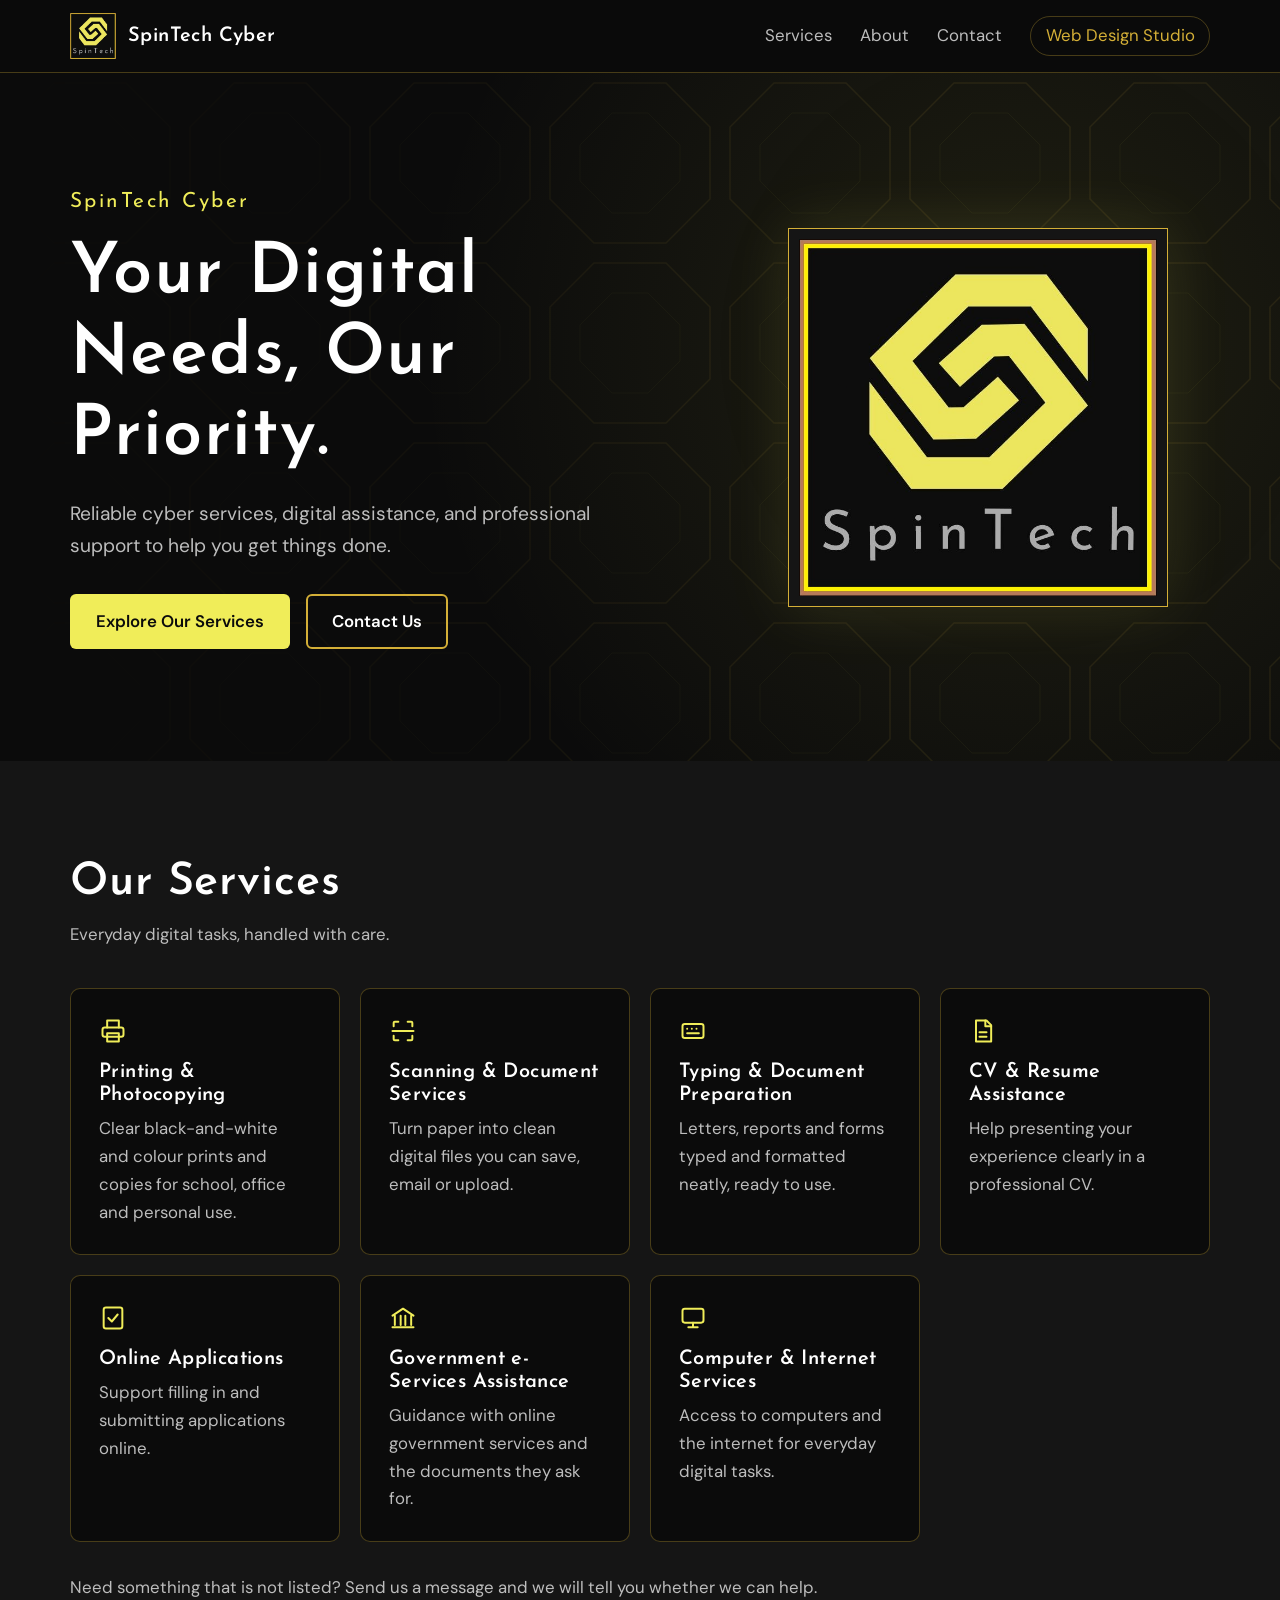
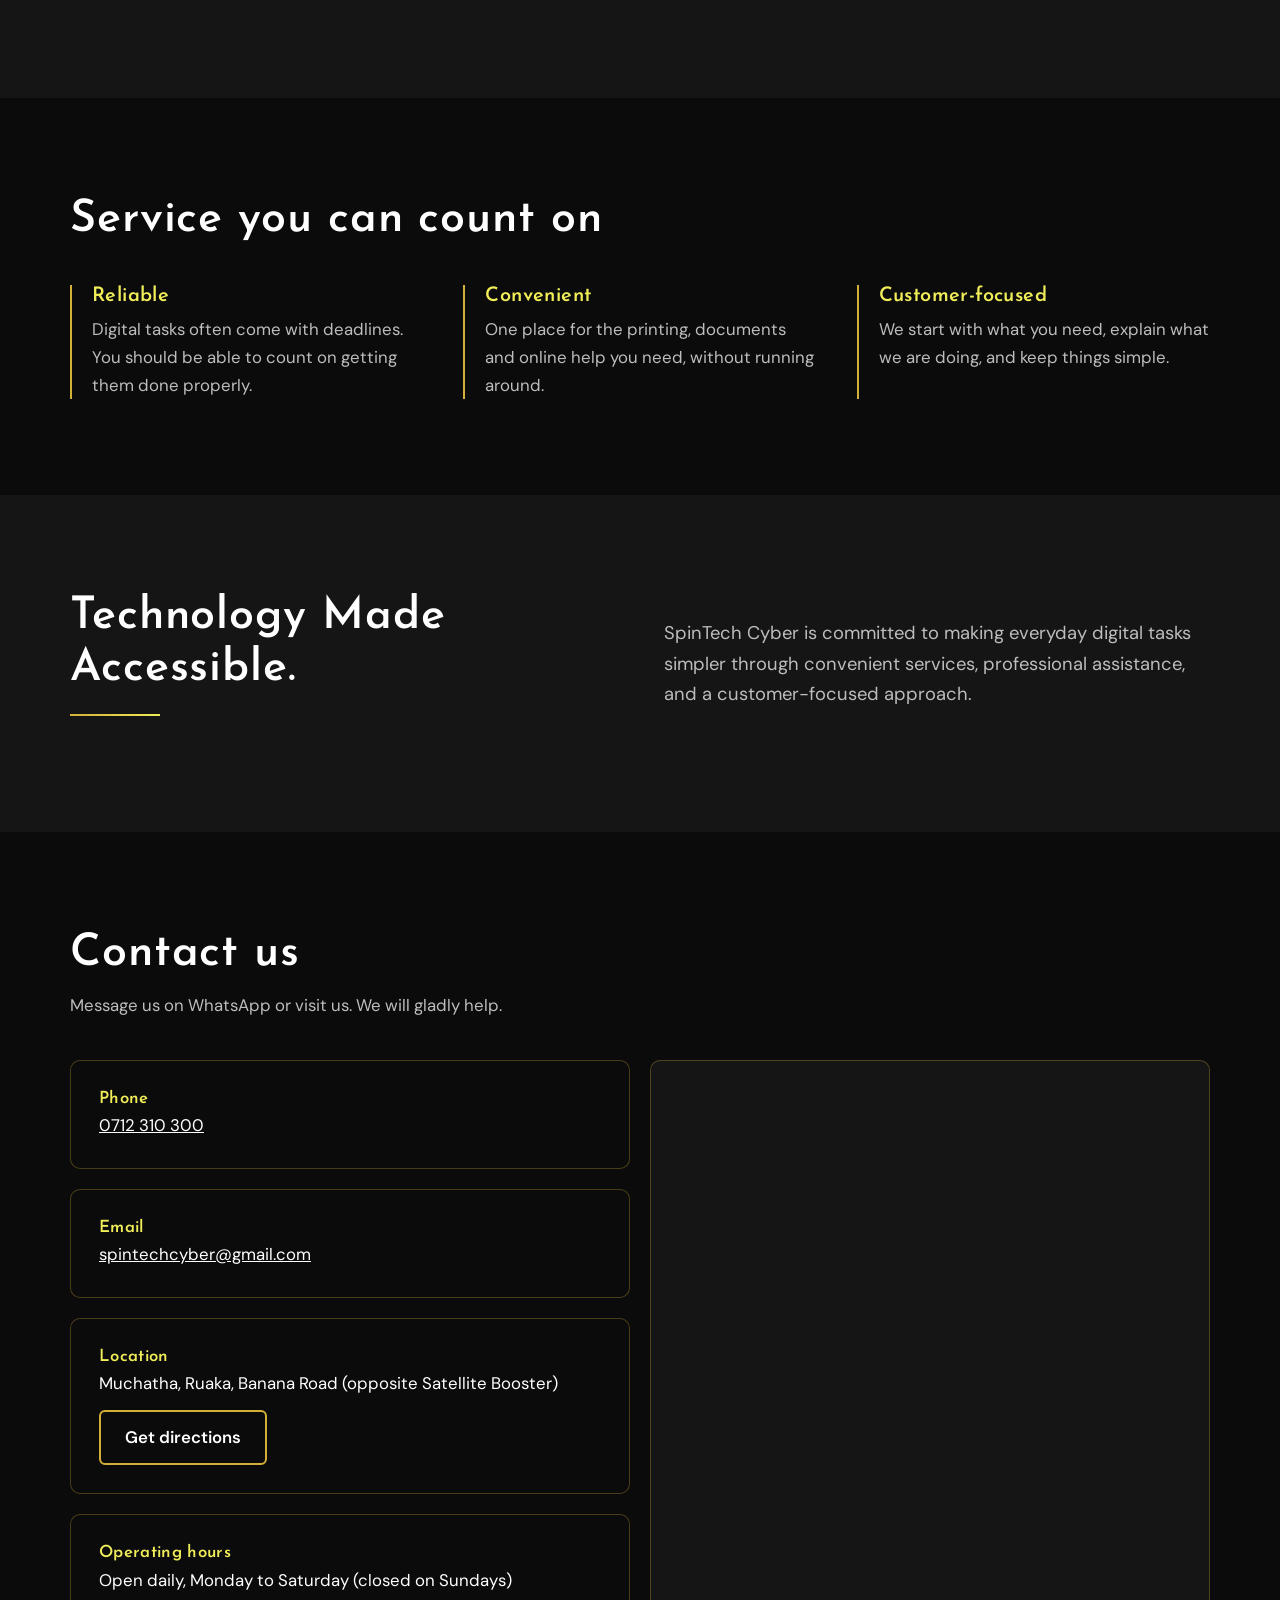
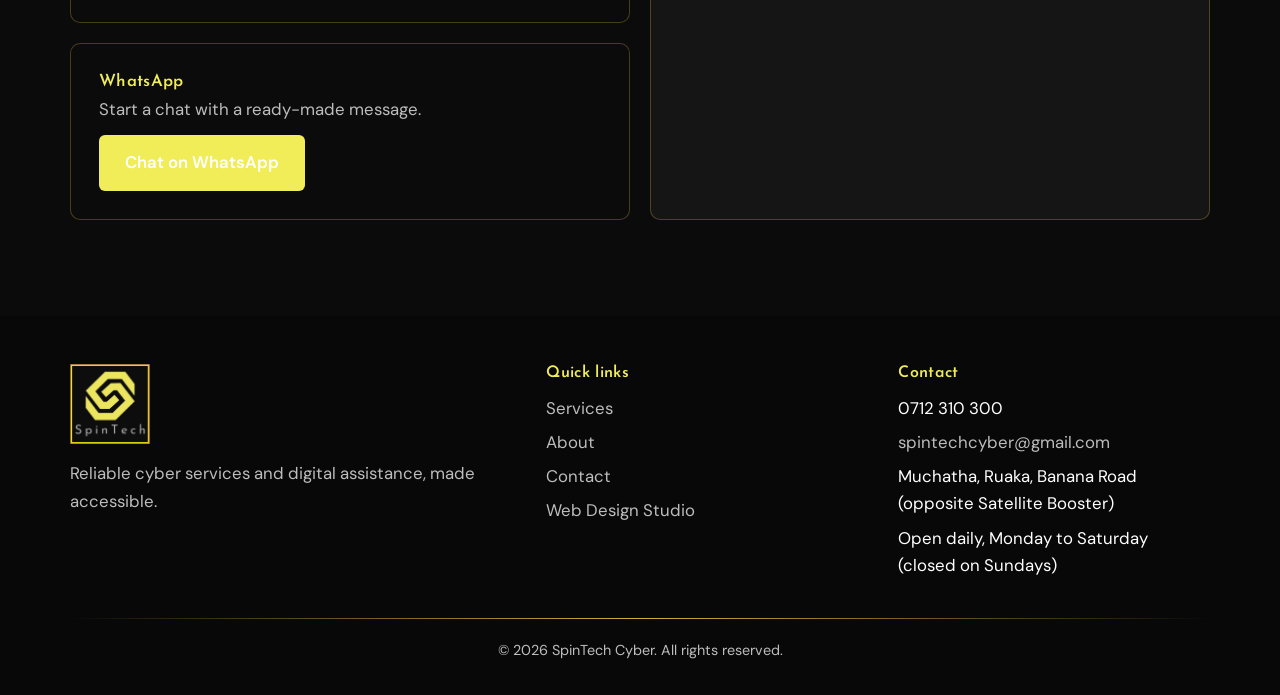
==== index.html @ bd83ae9d "Add files via upload" ====
<!DOCTYPE html>
<html lang="en">
<head>
<meta charset="utf-8">
<meta name="viewport" content="width=device-width, initial-scale=1">
<title>SpinTech Cyber | Reliable Cyber Services in Kenya</title>
<meta name="description" content="SpinTech Cyber offers reliable cyber services, digital assistance and professional support to help you get things done.">
<meta name="theme-color" content="#0B0B0B">
<meta property="og:title" content="SpinTech Cyber">
<meta property="og:description" content="Your Digital Needs, Our Priority.">
<meta property="og:image" content="/assets/logo.png">
<link rel="icon" href="assets/logo.png" type="image/png">
<link rel="preconnect" href="https://fonts.googleapis.com">
<link rel="preconnect" href="https://fonts.gstatic.com" crossorigin>
<link href="https://fonts.googleapis.com/css2?family=DM+Sans:wght@400;500;700&family=Josefin+Sans:wght@400;600&display=swap" rel="stylesheet">
<link rel="stylesheet" href="css/base.css">
<link rel="stylesheet" href="css/spintech.css">
</head>
<body>
<a class="skip" href="#main">Skip to content</a>
<header class="site-header">
  <div class="container bar">
    <a class="brand" href="index.html" aria-label="SpinTech Cyber home"><img src="assets/logo.png" alt="SpinTech logo" width="46" height="46"><span class="brand-name">SpinTech Cyber</span></a>
    <button class="nav-toggle" aria-expanded="false" aria-controls="site-nav" aria-label="Toggle menu">&#9776;</button>
    <nav id="site-nav" aria-label="Main">
      <a href="#services">Services</a>
      <a href="#about">About</a>
      <a href="#contact">Contact</a>
      <a class="studio" href="web-studio.html">Web Design Studio</a>
    </nav>
  </div>
</header>

<main id="main">
  <section class="hero">
    <div class="container hero-grid">
      <div>
        <p class="brand-line">SpinTech Cyber</p>
        <h1>Your Digital Needs, Our Priority.</h1>
        <p class="lead">Reliable cyber services, digital assistance, and professional support to help you get things done.</p>
        <div class="actions">
          <a class="btn btn-primary" href="#services">Explore Our Services</a>
          <a class="btn btn-ghost" href="#contact">Contact Us</a>
        </div>
      </div>
      <img class="hero-logo" src="assets/logo.png" alt="SpinTech official logo" width="380" height="379" fetchpriority="high">
    </div>
  </section>

  <section id="services" class="alt">
    <div class="container">
      <div class="head">
        <h2>Our Services</h2>
        <p>Everyday digital tasks, handled with care.</p>
      </div>
      <div class="grid" id="services-grid"></div>
      <p class="note">Need something that is not listed? Send us a message and we will tell you whether we can help.</p>
    </div>
  </section>

  <section id="trust">
    <div class="container">
      <div class="head"><h2>Service you can count on</h2></div>
      <div class="points">
        <div><h3>Reliable</h3><p>Digital tasks often come with deadlines. You should be able to count on getting them done properly.</p></div>
        <div><h3>Convenient</h3><p>One place for the printing, documents and online help you need, without running around.</p></div>
        <div><h3>Customer-focused</h3><p>We start with what you need, explain what we are doing, and keep things simple.</p></div>
      </div>
    </div>
  </section>

  <section id="about" class="alt">
    <div class="container about">
      <div>
        <h2>Technology Made Accessible.</h2>
        <div class="divider"></div>
      </div>
      <p>SpinTech Cyber is committed to making everyday digital tasks simpler through convenient services, professional assistance, and a customer-focused approach.</p>
    </div>
  </section>

  <section id="contact">
    <div class="container">
      <div class="head"><h2>Contact us</h2><p>Message us on WhatsApp or visit us. We will gladly help.</p></div>
      <div class="contact-grid">
        <div class="info">
          <div class="card"><h3>Phone</h3><a data-slot="phoneDisplay" data-placeholder="[Phone number to be added]" href="#contact"></a></div>
          <div class="card"><h3>Email</h3><a data-slot="email" data-placeholder="[Email to be added]" href="#contact"></a></div>
          <div class="card"><h3>Location</h3><p><span data-slot="location" data-placeholder="[Business location to be added]"></span></p><a class="btn btn-ghost" data-maps href="#contact">Get directions</a></div>
          <div class="card"><h3>Operating hours</h3><span data-slot="hours" data-placeholder="[Operating hours to be added]"></span></div>
          <div class="card"><h3>WhatsApp</h3><p>Start a chat with a ready-made message.</p><a class="btn btn-primary" data-wa="spintech" href="#contact">Chat on WhatsApp</a></div>
        </div>
        <div id="map"><p>Map will appear here once the business location is added.</p></div>
      </div>
    </div>
  </section>
</main>

<footer class="site-footer">
  <div class="container">
    <div class="foot">
      <div>
        <img src="assets/logo.png" alt="SpinTech logo" width="80" height="80" loading="lazy">
        <p>Reliable cyber services and digital assistance, made accessible.</p>
      </div>
      <div>
        <h3>Quick links</h3>
        <ul><li><a href="#services">Services</a></li><li><a href="#about">About</a></li><li><a href="#contact">Contact</a></li><li><a href="web-studio.html">Web Design Studio</a></li></ul>
      </div>
      <div>
        <h3>Contact</h3>
        <ul>
          <li><span data-slot="phoneDisplay" data-placeholder="[Phone to be added]"></span></li>
          <li><a data-slot="email" data-placeholder="[Email to be added]" href="#contact"></a></li>
          <li><span data-slot="location" data-placeholder="[Location to be added]"></span></li>
          <li><span data-slot="hours" data-placeholder="[Hours to be added]"></span></li>
        </ul>
      </div>
    </div>
    <div class="rule"></div>
    <p class="copy">&copy; <span data-year></span> SpinTech Cyber. All rights reserved.</p>
  </div>
</footer>
<script src="js/config.js"></script>
<script src="js/main.js"></script>
</body>
</html>
---- css/base.css ----
*,*::before,*::after{box-sizing:border-box}
html{scroll-behavior:smooth;scroll-padding-top:80px;-webkit-text-size-adjust:100%}
body{margin:0;line-height:1.65;-webkit-font-smoothing:antialiased}
img,svg,iframe{max-width:100%;display:block}
h1,h2,h3,p,ul{margin:0}
ul{padding:0;list-style:none}
a{color:inherit}
:focus-visible{outline:3px solid var(--focus);outline-offset:3px;border-radius:4px}
.container{width:min(1140px,100% - 2.5rem);margin-inline:auto}
.skip{position:absolute;left:-999px;top:0;background:#fff;color:#000;padding:.75rem 1rem;z-index:100}
.skip:focus{left:1rem;top:1rem}
.placeholder{font-style:italic;opacity:.8}
.btn{display:inline-flex;align-items:center;justify-content:center;min-height:48px;padding:.75rem 1.5rem;border-radius:var(--btn-radius);font-weight:600;text-decoration:none;border:2px solid transparent;transition:background .2s,color .2s,border-color .2s,transform .2s;cursor:pointer}
.btn:hover{transform:translateY(-2px)}
.nav-toggle{display:none;background:none;border:1px solid currentColor;color:inherit;border-radius:8px;width:46px;height:46px;cursor:pointer;font-size:1.3rem}
@media (max-width:820px){
  .nav-toggle{display:block}
  #site-nav{display:none;position:absolute;left:0;right:0;top:100%;flex-direction:column;align-items:stretch;padding:1rem 1.25rem 1.5rem;gap:.25rem}
  #site-nav.open{display:flex}
  #site-nav a{padding:.85rem .5rem}
}
@media (prefers-reduced-motion:reduce){*{animation:none!important;transition:none!important;scroll-behavior:auto!important}}
---- css/spintech.css ----
:root{--bg:#0B0B0B;--bg2:#151515;--yellow:#F0ED59;--gold:#D4AF37;--text:#fff;--muted:#BDBDBD;--line:rgba(212,175,55,.3);--focus:#F0ED59;--btn-radius:6px}
body{background:var(--bg);color:var(--text);font-family:"DM Sans",system-ui,sans-serif;font-size:1.05rem}
h1,h2,h3,.brand-name{font-family:"Josefin Sans","DM Sans",sans-serif;letter-spacing:.02em;line-height:1.15}
h2{font-size:clamp(1.9rem,4vw,2.8rem);font-weight:600}
h3{font-size:1.25rem;font-weight:600}
p{color:var(--muted)}
.site-header{position:sticky;top:0;z-index:50;background:rgba(11,11,11,.94);backdrop-filter:blur(10px);border-bottom:1px solid var(--line)}
.bar{display:flex;align-items:center;justify-content:space-between;min-height:72px;position:relative}
.brand{display:flex;align-items:center;gap:.75rem;text-decoration:none}
.brand img{width:46px;height:46px}
.brand-name{font-size:1.25rem;font-weight:600;color:var(--text)}
#site-nav{display:flex;align-items:center;gap:1.75rem;background:var(--bg)}
#site-nav a{text-decoration:none;color:var(--muted);transition:color .2s}
#site-nav a:hover{color:var(--yellow)}
#site-nav a.studio{color:var(--gold);border:1px solid var(--line);padding:.35rem .9rem;border-radius:999px;text-align:center}
@media (min-width:821px){#site-nav{background:none}}
.btn-primary{background:var(--yellow);color:#0B0B0B}.btn-primary:hover{background:#fff}
.btn-ghost{border-color:var(--gold);color:var(--text)}.btn-ghost:hover{background:rgba(212,175,55,.12);border-color:var(--yellow)}
.hero{position:relative;overflow:hidden;padding:clamp(3.5rem,9vw,7rem) 0;background:radial-gradient(circle at 80% 40%,rgba(240,237,89,.09),transparent 55%),var(--bg)}
.hero::before{content:"";position:absolute;inset:0;opacity:.6;background-image:url("data:image/svg+xml,%3Csvg xmlns='http://www.w3.org/2000/svg' width='180' height='180'%3E%3Cpolygon points='54,10 126,10 170,54 170,126 126,170 54,170 10,126 10,54' fill='none' stroke='%23D4AF37' stroke-opacity='.16' stroke-width='1.5'/%3E%3Cpolygon points='72,40 108,40 140,72 140,108 108,140 72,140 40,108 40,72' fill='none' stroke='%23F0ED59' stroke-opacity='.07'/%3E%3C/svg%3E");-webkit-mask-image:linear-gradient(90deg,transparent 0,#000 70%);mask-image:linear-gradient(90deg,transparent 0,#000 70%)}
.hero-grid{position:relative;display:grid;grid-template-columns:1.15fr .85fr;gap:3rem;align-items:center}
.brand-line{color:var(--yellow);font-family:"Josefin Sans",sans-serif;font-size:1.3rem;letter-spacing:.12em;margin-bottom:1rem}
.hero h1{font-size:clamp(2.5rem,6vw,4.4rem);font-weight:600;margin-bottom:1.25rem}
.lead{font-size:1.2rem;max-width:34rem;margin-bottom:2rem}
.actions{display:flex;flex-wrap:wrap;gap:1rem}
.hero-logo{justify-self:center;width:min(380px,100%);border:1px solid var(--gold);padding:10px;background:var(--bg2);box-shadow:0 0 60px rgba(240,237,89,.12);animation:rise 1s ease-out both}
@keyframes rise{from{opacity:0;transform:translateY(16px) scale(.97)}to{opacity:1;transform:none}}
@media (max-width:820px){.hero-grid{grid-template-columns:1fr}.hero-logo{order:-1;width:min(240px,70%);justify-self:start}}
section{padding:clamp(3.5rem,8vw,6rem) 0}
.head{max-width:40rem;margin-bottom:2.5rem}.head h2{margin-bottom:.75rem}
.alt{background:var(--bg2)}
.grid{display:grid;grid-template-columns:repeat(auto-fill,minmax(250px,1fr));gap:1.25rem}
.card{background:var(--bg);border:1px solid var(--line);padding:1.75rem;border-radius:10px;transition:border-color .25s,transform .25s,box-shadow .25s}
.card:hover{border-color:var(--yellow);transform:translateY(-4px);box-shadow:0 10px 30px rgba(240,237,89,.07)}
.icon{display:inline-flex;color:var(--yellow);margin-bottom:1rem}
.card h3{margin-bottom:.5rem}
.note{margin-top:2rem}
.points{display:grid;grid-template-columns:repeat(auto-fit,minmax(240px,1fr));gap:2.5rem}
.points div{border-left:2px solid var(--gold);padding-left:1.25rem}
.points h3{color:var(--yellow);margin-bottom:.5rem}
.about{display:grid;grid-template-columns:1fr 1fr;gap:3rem;align-items:center}
.about p{font-size:1.15rem}
.divider{height:2px;width:90px;background:linear-gradient(90deg,var(--gold),var(--yellow));margin:1.25rem 0}
@media (max-width:820px){.about{grid-template-columns:1fr}}
.contact-grid{display:grid;grid-template-columns:1fr 1fr;gap:1.25rem}
.info{display:grid;gap:1.25rem;align-content:start}
.info .card:hover{transform:none;box-shadow:none}
.info h3{font-size:1.05rem;color:var(--yellow);margin-bottom:.25rem}
.info a,.info span{color:var(--text)}
.info .btn{margin-top:.75rem}
#map{min-height:320px;border:1px solid var(--line);border-radius:10px;overflow:hidden;background:var(--bg2);display:grid;place-items:center;text-align:center;padding:1.5rem}
#map iframe{width:100%;height:100%;min-height:320px;border:0}
@media (max-width:820px){.contact-grid{grid-template-columns:1fr}}
.site-footer{background:#080808;padding:3rem 0 2rem}
.foot{display:grid;grid-template-columns:1.4fr 1fr 1fr;gap:2.5rem}
.foot img{width:80px;margin-bottom:1rem}
.foot h3{font-size:1rem;margin-bottom:.75rem;color:var(--yellow)}
.foot li{margin-bottom:.4rem}
.foot a{color:var(--muted);text-decoration:none}.foot a:hover{color:var(--yellow)}
.rule{height:1px;background:linear-gradient(90deg,transparent,var(--gold),transparent);margin:2rem 0 1.25rem}
.copy{font-size:.9rem;text-align:center}
@media (max-width:820px){.foot{grid-template-columns:1fr}}
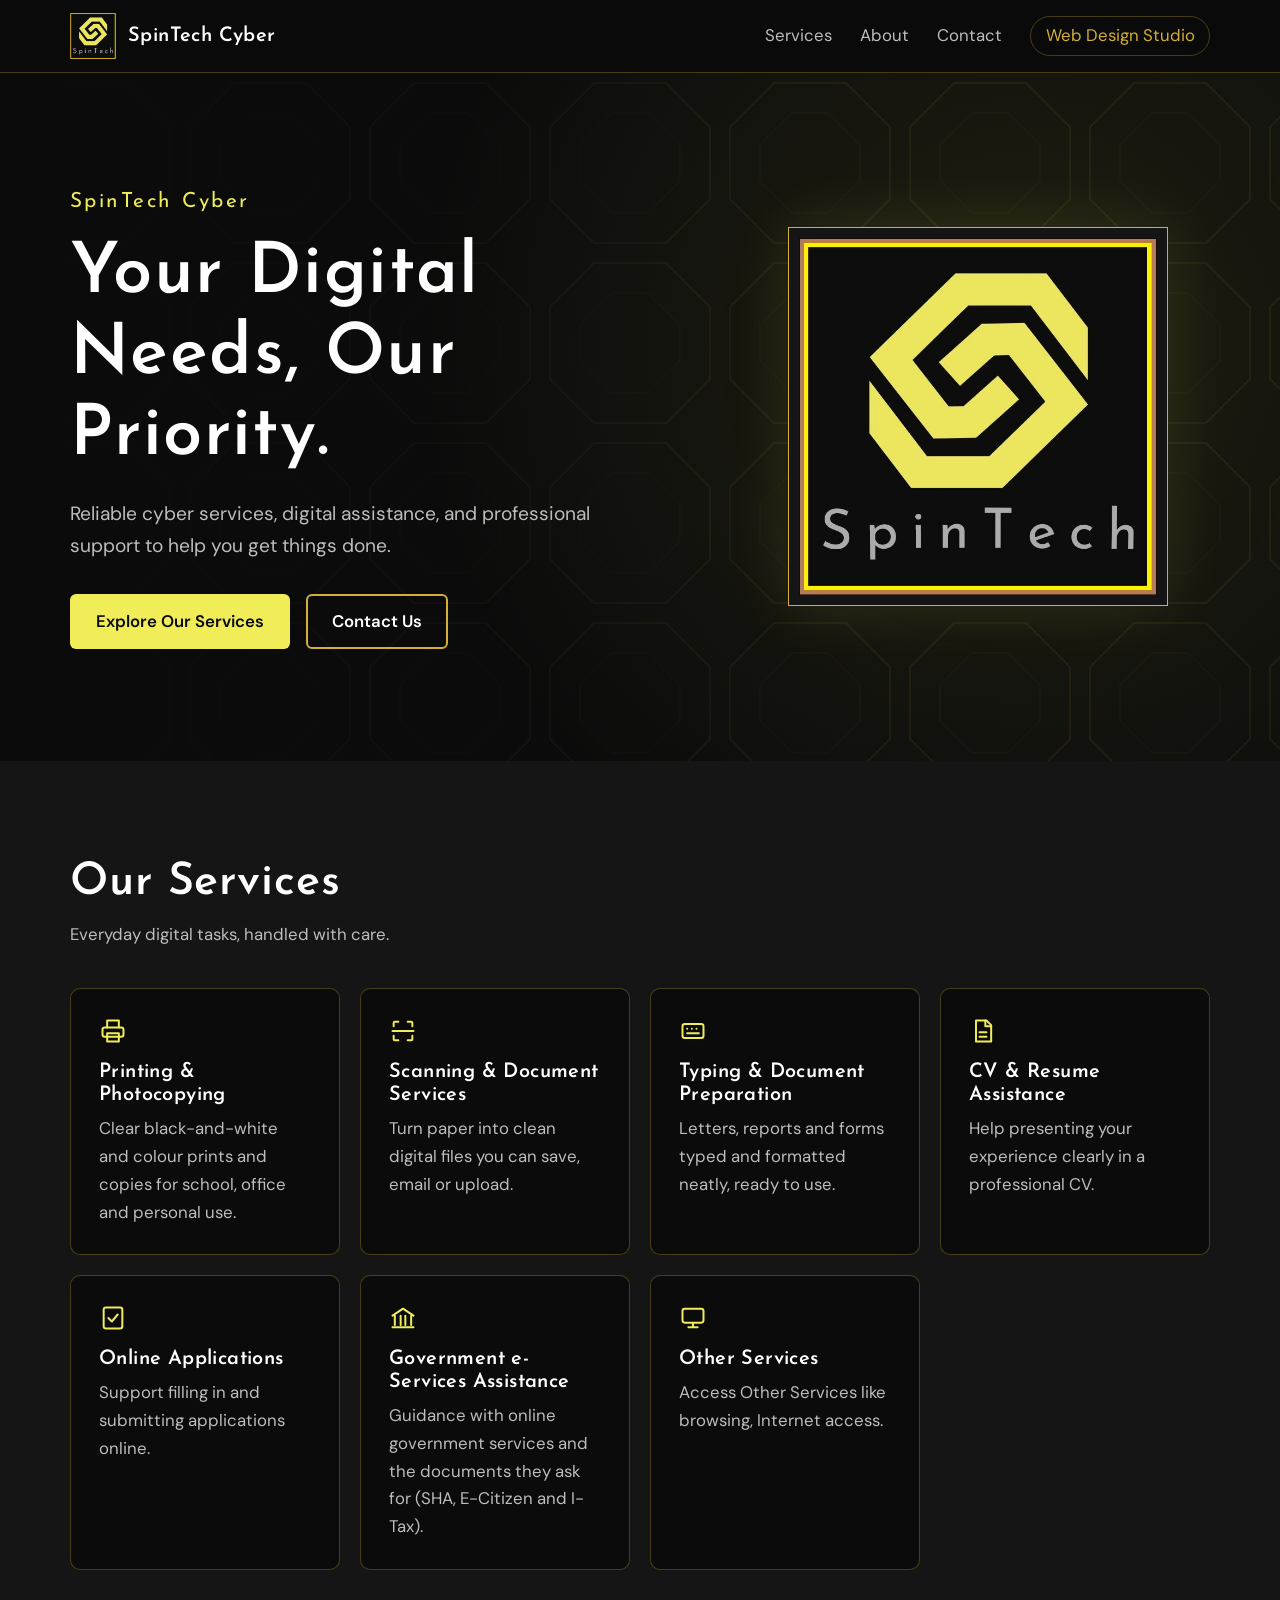
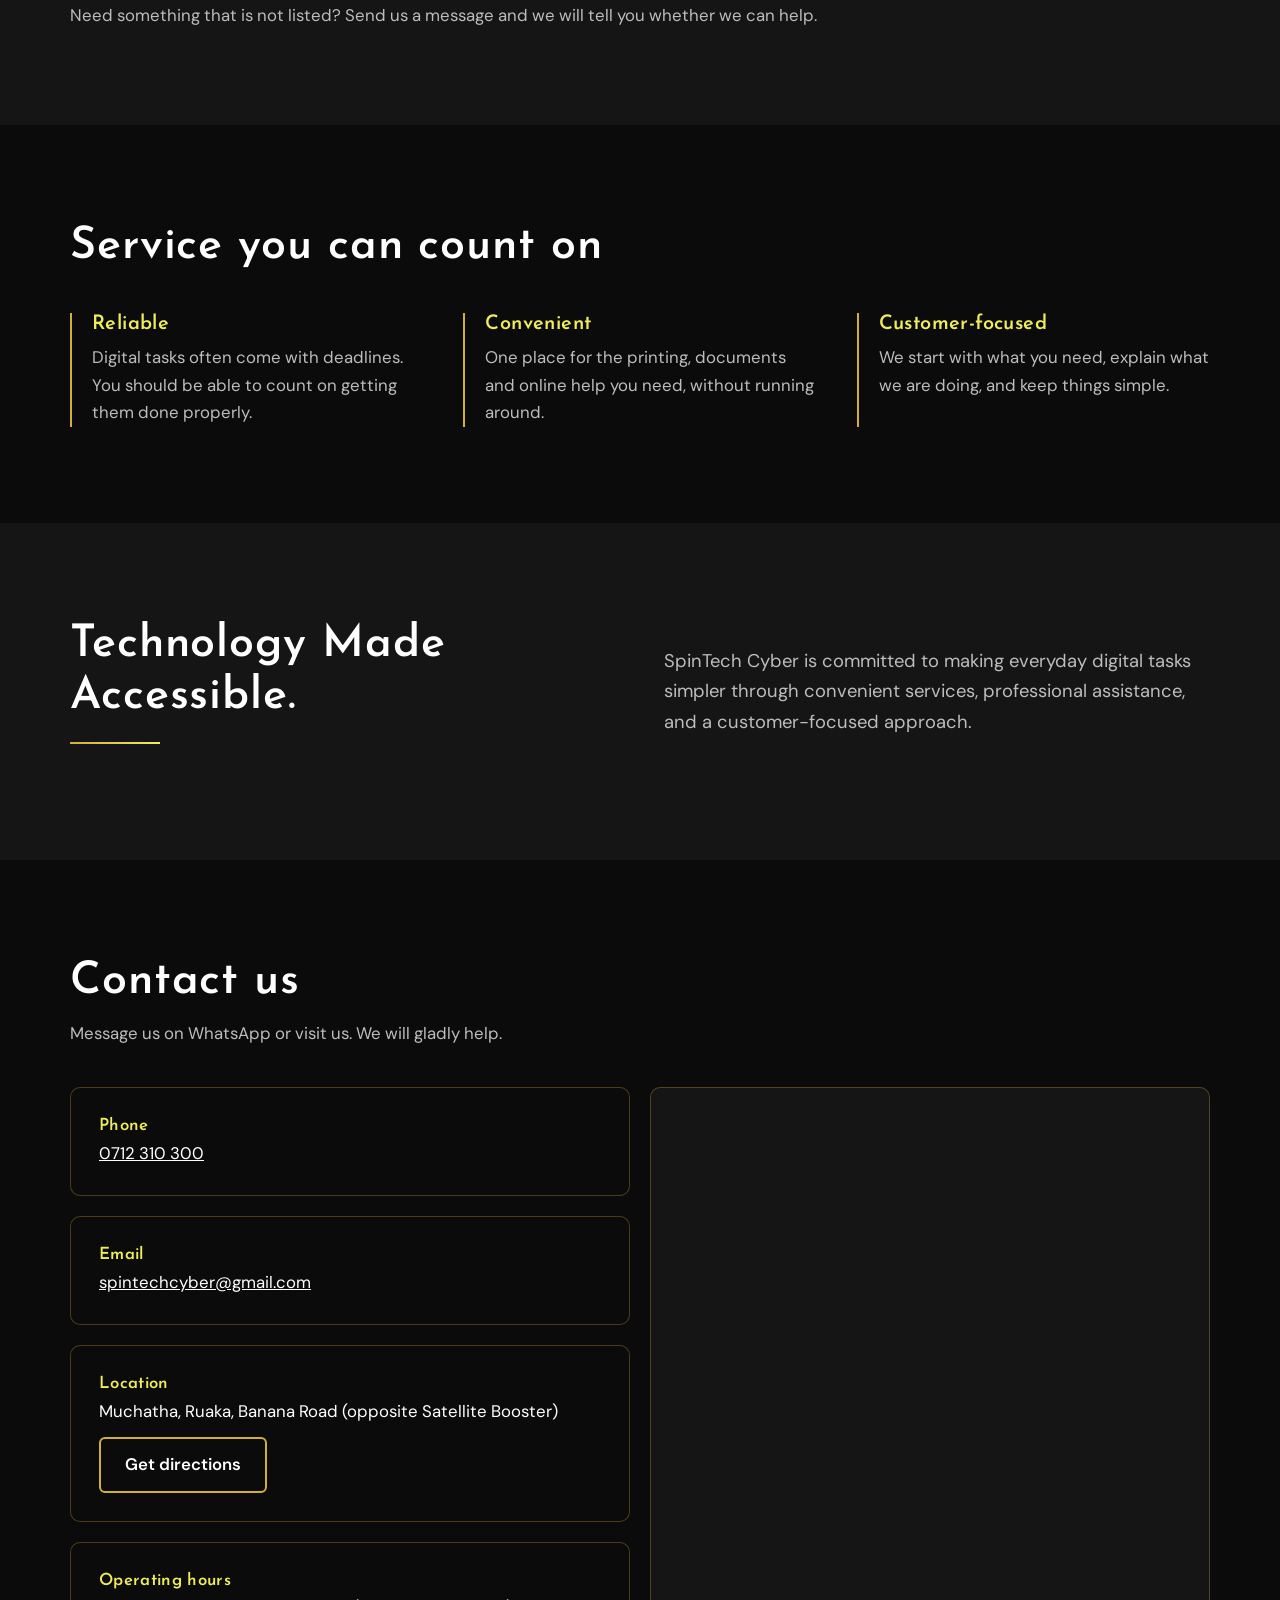
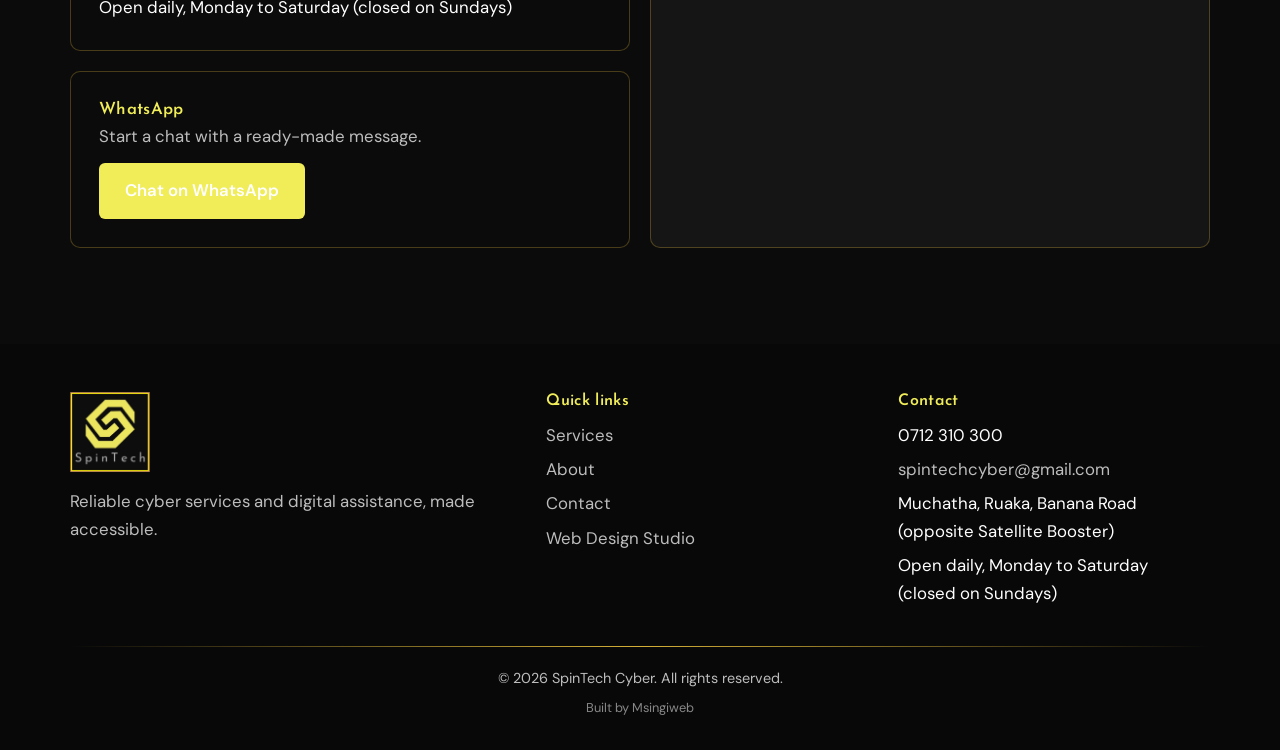
==== commit cb199b34: "Add files via upload" ====
--- a/index.html
+++ b/index.html
@@ -15,6 +15,11 @@
 <link href="https://fonts.googleapis.com/css2?family=DM+Sans:wght@400;500;700&family=Josefin+Sans:wght@400;600&display=swap" rel="stylesheet">
 <link rel="stylesheet" href="css/base.css">
 <link rel="stylesheet" href="css/spintech.css">
+<style>
+.site-footer .credit{margin:6px 0 0;text-align:center;font-size:.8rem;opacity:.7}
+.site-footer .credit a{color:inherit;text-decoration:none;transition:opacity .25s}
+.site-footer .credit a:hover,.site-footer .credit a:focus-visible{opacity:1;text-decoration:underline}
+</style>
 </head>
 <body>
 <a class="skip" href="#main">Skip to content</a>
@@ -119,6 +124,7 @@
     </div>
     <div class="rule"></div>
     <p class="copy">&copy; <span data-year></span> SpinTech Cyber. All rights reserved.</p>
+    <p class="credit"><a href="https://www.msingiweb.co.ke" target="_blank" rel="noopener">Built by Msingiweb</a></p>
   </div>
 </footer>
 <script src="js/config.js"></script>
--- a/css/base.css
+++ b/css/base.css
@@ -15,8 +15,8 @@
 .nav-toggle{display:none;background:none;border:1px solid currentColor;color:inherit;border-radius:8px;width:46px;height:46px;cursor:pointer;font-size:1.3rem}
 @media (max-width:820px){
   .nav-toggle{display:block}
-  #site-nav{display:none;position:absolute;left:0;right:0;top:100%;flex-direction:column;align-items:stretch;padding:1rem 1.25rem 1.5rem;gap:.25rem}
+  #site-nav{display:none;background:var(--bg);position:absolute;left:0;right:0;top:100%;flex-direction:column;align-items:stretch;gap:0;padding:.25rem 1.25rem 1.25rem;border-bottom:1px solid var(--line);box-shadow:0 18px 30px rgba(0,0,0,.18)}
   #site-nav.open{display:flex}
-  #site-nav a{padding:.85rem .5rem}
+  #site-nav a{padding:.9rem 0;line-height:1.3;text-align:left;border-bottom:1px solid var(--line)}
 }
 @media (prefers-reduced-motion:reduce){*{animation:none!important;transition:none!important;scroll-behavior:auto!important}}
--- a/css/spintech.css
+++ b/css/spintech.css
@@ -5,15 +5,14 @@
 h3{font-size:1.25rem;font-weight:600}
 p{color:var(--muted)}
 .site-header{position:sticky;top:0;z-index:50;background:rgba(11,11,11,.94);backdrop-filter:blur(10px);border-bottom:1px solid var(--line)}
-.bar{display:flex;align-items:center;justify-content:space-between;min-height:72px;position:relative}
+.bar{display:flex;align-items:center;justify-content:space-between;min-height:72px}
 .brand{display:flex;align-items:center;gap:.75rem;text-decoration:none}
 .brand img{width:46px;height:46px}
 .brand-name{font-size:1.25rem;font-weight:600;color:var(--text)}
-#site-nav{display:flex;align-items:center;gap:1.75rem;background:var(--bg)}
+@media (min-width:821px){#site-nav{display:flex;align-items:center;gap:1.75rem}}
 #site-nav a{text-decoration:none;color:var(--muted);transition:color .2s}
 #site-nav a:hover{color:var(--yellow)}
 #site-nav a.studio{color:var(--gold);border:1px solid var(--line);padding:.35rem .9rem;border-radius:999px;text-align:center}
-@media (min-width:821px){#site-nav{background:none}}
 .btn-primary{background:var(--yellow);color:#0B0B0B}.btn-primary:hover{background:#fff}
 .btn-ghost{border-color:var(--gold);color:var(--text)}.btn-ghost:hover{background:rgba(212,175,55,.12);border-color:var(--yellow)}
 .hero{position:relative;overflow:hidden;padding:clamp(3.5rem,9vw,7rem) 0;background:radial-gradient(circle at 80% 40%,rgba(240,237,89,.09),transparent 55%),var(--bg)}
@@ -60,3 +59,5 @@
 .rule{height:1px;background:linear-gradient(90deg,transparent,var(--gold),transparent);margin:2rem 0 1.25rem}
 .copy{font-size:.9rem;text-align:center}
 @media (max-width:820px){.foot{grid-template-columns:1fr}}
+@media (max-width:820px){#site-nav a.studio{margin-top:1rem;padding:.8rem 1rem;text-align:center;border:1px solid var(--gold)}}
+img.hero-logo{height:auto;object-fit:contain}
